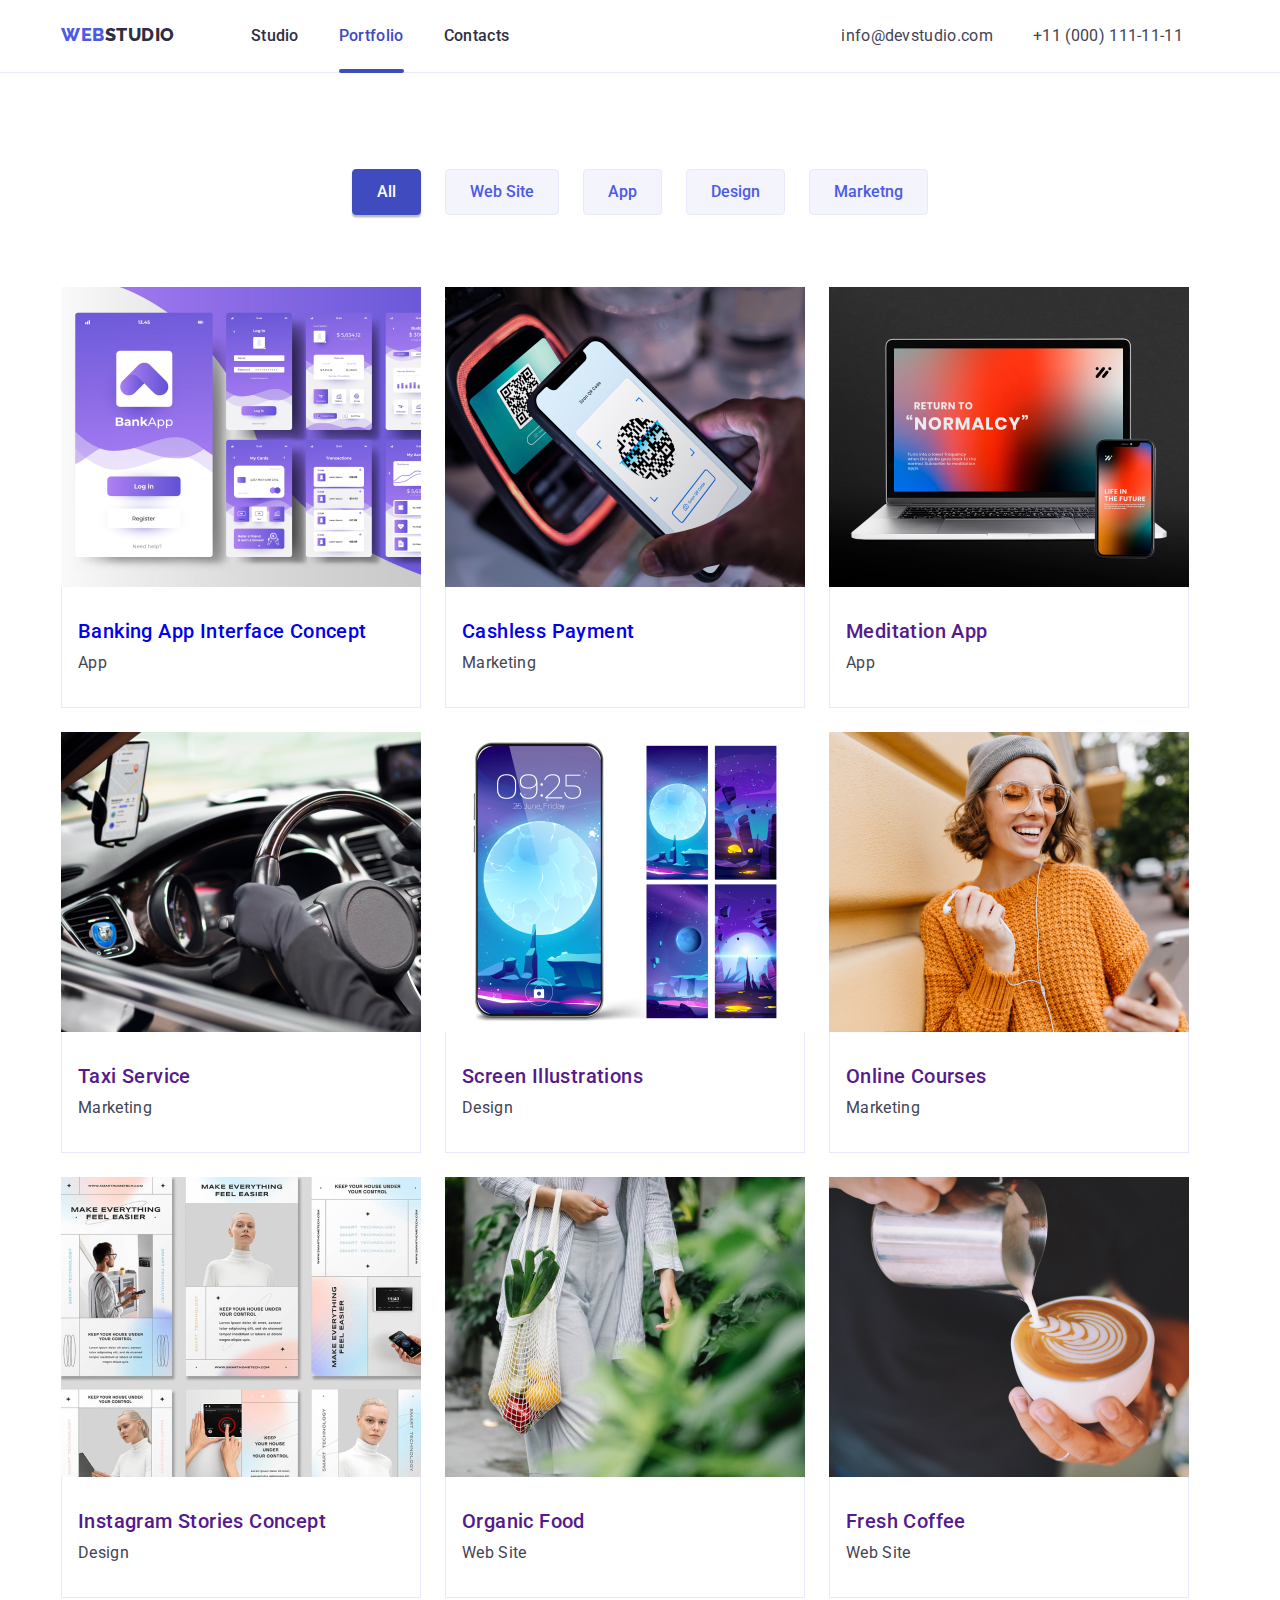
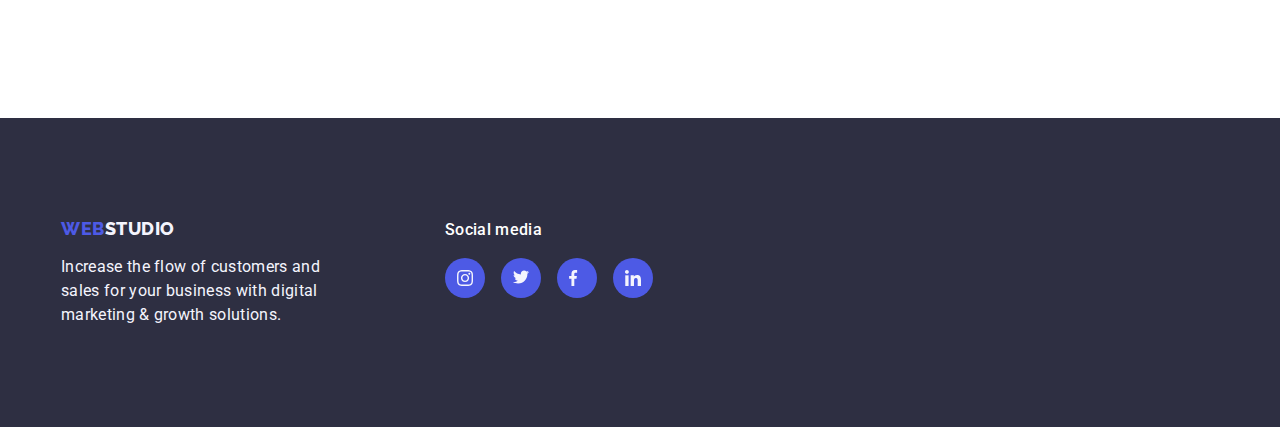
==== portfolio.html @ 8b4c7af9 "Up until checkbox" ====
<!DOCTYPE html>
<html lang="en">
<head>
    <meta charset="UTF-8">
    <meta name="viewport" content="width=device-width, initial-scale=1.0">
    <title>Portfolio</title>
    <link rel="stylesheet" href="https://cdnjs.cloudflare.com/ajax/libs/modern-normalize/2.0.0/modern-normalize.min.css" integrity="sha512 -4xo8blKMVCiXpTaLzQSLSw3KFOVPWhm/TRtuPVc4WG6kUgjH6J03IBuG7JZPkcWMxJ5huwaBpOpnwYElP/m6wg==" crossorigin="anonymous" referrerpolicy="no-referrer">
    <link rel="stylesheet" href="css/styles.css">
    <link
        href="https://fonts.googleapis.com/css2?family=Raleway:wght@400;800&family=Roboto:ital,wght@0,400;0,500;0,700;1,400;1,500;1,700&display=swap"
        rel="stylesheet">
    <link href="https://fonts.googleapis.com/css2?family=Raleway:wght@400;800&family=Roboto:wght@400;700&display=swap"
        rel="stylesheet">
</head>
<body> 
    <header class="header">
        <div class="container header-container">
            <nav class="nav-tab">
                <a href="/goit-markup-hw-03/" class="nav-logo">
                    <span>Web</span><span>Studio</span>
                </a>
            
                <ul class="nav-list">
                    <li class="nav-list-item">
                        <a href="index.html" class="nav-item-link">
                            Studio
                        </a>
                    </li>
                    <li class="nav-list-item">
                        <a href="portfolio.html" class="nav-item-link nav-item-link-active">
                            Portfolio
                        </a>
                    </li>
                    <li class="nav-list-item">
                        <a href="#" class="nav-item-link">
                            Contacts
                        </a>
                    </li>
                </ul>
            </nav>
            <address class="address-tab">
                <ul class="address-list">
                    <li class="address-list-item">
                        <a href="mailto: info@devstudio.com" class="address-item-link">
                            info@devstudio.com
                        </a>
                    </li>
                    <li class="address-list-item">
                        <a href="tel: +11 (000) 111-11-11" class="address-item-link">
                            +11 (000) 111-11-11
                        </a>
                    </li>
                </ul>
            </address>
        </div>
    </header>
    <main>
        <!--Filters-->
        <section class="filter">
            <div class="container portfolio-filter-container">
                <h2 hidden="">Portfolio List</h2>
                <ul class="filter-list">
                    <li class="filter-list-item">
                        <button class="filter-item-button-type is-active" type="button">All</button>
                    </li>
                    <li class="filter-list-item">
                        <button class="filter-item-button-type" type="button">Web Site</button>
                    </li>
                    <li class="filter-list-item">
                        <button class="filter-item-button-type" type="button">App</button>
                    </li>
                    <li class="filter-list-item">
                        <button class="filter-item-button-type" type="button">Design</button>
                    </li>
                    <li class="filter-list-item">
                        <button class="filter-item-button-type" type="button">Marketng</button>
                    </li>
                </ul>
            </div>
        </section>
        
       
        <!--First Row-->
        <section class="portfolio">
            <div class="container portfolio-container">
                <ul class="portfolio-list">
                    <li class="portfolio-list-items">
                        <a href="#" class="portfolio-project-link">
                            <div class="portfolio-cards-figure">
                                <img src="images/img-card1.jpg" alt="First image" width="360" class="portfolio-list-img">
                                <p class="portfolio-project-cover-text">
                                    14 Stylish and User-Friendly App Design Concepts · Task Manager App · Calorie Tracker App · Exotic Fruit Ecommerce App · Cloud Storage App
                                </p>
                            </div>
                            <div class="portfolio-card-desc">
                                <h3 class="portfolio-list-title">Banking App Interface Concept</h3>
                                <p class="portfolio-list-description">App</p>
                            </div>
                        </a>
                    </li>
                    
                    <li class="portfolio-list-items">
                        <a href="#" class="portfolio-project-link">
                            <div class="portfolio-cards-figure">
                                <img src="images/img-card2.jpg" alt="Second image" width="360" class="portfolio-list-img">
                                <p class="portfolio-project-cover-text">
                                    14 Stylish and User-Friendly App Design Concepts · Task Manager App · Calorie Tracker App · Exotic Fruit Ecommerce App · Cloud Storage App
                                </p>
                            </div>
                            <div class="portfolio-card-desc">
                                <h3 class="portfolio-list-title">Cashless Payment</h3>
                                <p class="portfolio-list-description">Marketing</p>
                            </div>
                        </a>
                    </li>
                    
                    <li class="portfolio-list-items">
                        <a href="" class="portfolio-project-link">
                            <div class="portfolio-cards-figure">
                                <img src="images/img-card3.jpg" alt="Third image" width="360" class="portfolio-list-img">
                                <p class="portfolio-project-cover-text">
                                    14 Stylish and User-Friendly App Design Concepts · Task Manager App · Calorie Tracker App · Exotic Fruit Ecommerce App · Cloud Storage App
                                </p>
                            </div>
                            <div class="portfolio-card-desc">
                                <h3 class="portfolio-list-title">Meditation App</h3>
                                <p class="portfolio-list-description">App</p>
                            </div>
                        </a>
                    </li>
                    
                    <li class="portfolio-list-items">
                        <a href="" class="portfolio-project-link">
                            <div class="portfolio-cards-figure">
                                <img src="images/img-card4.jpg" alt="Fourth image" width="360" class="portfolio-list-img">
                                <p class="portfolio-project-cover-text">
                                    14 Stylish and User-Friendly App Design Concepts · Task Manager App · Calorie Tracker App · Exotic Fruit Ecommerce App · Cloud Storage App
                                </p>
                            </div>
                            <div class="portfolio-card-desc">
                                <h3 class="portfolio-list-title">Taxi Service</h3>
                                <p class="portfolio-list-description">Marketing</p>
                            </div>
                        </a>
                    </li>
                    
                    <li class="portfolio-list-items">
                        <a href="" class="portfolio-project-link">
                            <div class="portfolio-cards-figure">
                                <img src="images/img-card5.jpg" alt="Fifth image" width="360" class="portfolio-list-img">
                                <p class="portfolio-project-cover-text">
                                    14 Stylish and User-Friendly App Design Concepts · Task Manager App · Calorie Tracker App · Exotic Fruit Ecommerce App · Cloud Storage App
                                </p>
                            </div>
                            <div class="portfolio-card-desc">
                                <h3 class="portfolio-list-title">Screen Illustrations</h3>
                                <p class="portfolio-list-description">Design</p>
                            </div>
                        </a>
                    </li>
                    
                    <li class="portfolio-list-items">
                        <a href="" class="portfolio-project-link">
                            <div class="portfolio-cards-figure">
                                <img src="images/img-card6.jpg" alt="Sixth image" width="360" class="portfolio-list-img">
                                <p class="portfolio-project-cover-text">
                                    14 Stylish and User-Friendly App Design Concepts · Task Manager App · Calorie Tracker App · Exotic Fruit Ecommerce App · Cloud Storage App
                                </p>
                            </div>
                            <div class="portfolio-card-desc">
                                <h3 class="portfolio-list-title">Online Courses</h3>
                                <p class="portfolio-list-description">Marketing</p>
                            </div>
                        </a>
                    </li>
                    
                    <li class="portfolio-list-items">
                        <a href="" class="portfolio-project-link">
                            <div class="portfolio-cards-figure">
                                <img src="images/img-card7.jpg" alt="Seventh image" width="360" class="portfolio-list-img">
                                <p class="portfolio-project-cover-text">
                                    14 Stylish and User-Friendly App Design Concepts · Task Manager App · Calorie Tracker App · Exotic Fruit Ecommerce App · Cloud Storage App
                                </p>
                            </div>
                            <div class="portfolio-card-desc">
                                <h3 class="portfolio-list-title">Instagram Stories Concept</h3>
                                <p class="portfolio-list-description">Design</p>
                            </div>
                        </a>
                    </li>
                    
                    <li class="portfolio-list-items">
                        <a href="" class="portfolio-project-link">
                            <div class="portfolio-cards-figure">
                                <img src="images/img-card8.jpg" alt="Eighth image" width="360" class="portfolio-list-img">
                                <p class="portfolio-project-cover-text">
                                    14 Stylish and User-Friendly App Design Concepts · Task Manager App · Calorie Tracker App · Exotic Fruit Ecommerce App · Cloud Storage App
                                </p>
                            </div>
                            <div class="portfolio-card-desc">
                                <h3 class="portfolio-list-title">Organic Food</h3>
                                <p class="portfolio-list-description">Web Site</p>
                            </div>
                        </a>
                    </li>
                    
                
                    <li class="portfolio-list-items">
                        <a href="" class="portfolio-project-link">
                            <div class="portfolio-cards-figure">
                                <img src="images/img-card9.jpg" alt="Nineth image" width="360" class="portfolio-list-img">
                                <p class="portfolio-project-cover-text">
                                    14 Stylish and User-Friendly App Design Concepts · Task Manager App · Calorie Tracker App · Exotic Fruit Ecommerce App · Cloud Storage App
                                </p>
                            </div>
                            <div class="portfolio-card-desc">
                                <h3 class="portfolio-list-title">Fresh Coffee</h3>
                                <p class="portfolio-list-description">Web Site</p>
                            </div>
                        </a>
                    </li>
                    
                </ul>
            </div>
        </section>
    </main>
    <footer class="footer">
        <div class="container footer-container">
            <ul class="footer-list">
                <li class="footer-list-items">
                    <a href="/goit-markup-hw-03/" class="footer-logo">
                        <span>WEB</span><span>STUDIO</span>
                    </a>
                    <P class="footer-caption">
                        Increase the flow of customers and <br> sales for your business with digital <br> marketing & growth solutions.
                    </P>
                </li>
                <li class="footer-list-items">
                    <h3 class="footer-list-items-title">Social media</h3>
                    <div class="footer-list-item-socials">
                        <a href="#" class="footer-list-social-links">
                            <svg class="footer-list-social-icon">
                                <use href="images/icons.svg#instagram"></use>
                            </svg>
                        </a>
                        <a href="#" class="footer-list-social-links">
                            <svg class="footer-list-social-icon">
                                <use href="images/icons.svg#twitter"></use>
                            </svg>
                        </a>
                        <a href="#" class="footer-list-social-links">
                            <svg class="footer-list-social-icon">
                                <use href="images/icons.svg#facebook"></use>
                            </svg>
                        </a>
                        <a href="#" class="footer-list-social-links">
                            <svg class="footer-list-social-icon">
                                <use href="images/icons.svg#linkedin"></use>
                            </svg>
                        </a>
                    </div>
                </li>
            </ul>
        </div>
    </footer>
</body>
</html>
---- css/styles.css ----
:root {
    /*Colors*/
    --iris: #4D5AE5; /*Primary Brand*/
    --ocean: #404BBF; /*Pressed state*/
    --navyblue: #2E2F42; /*Dark*/ 
    --green: #31d0aa; /*Success*/
    --slate: #434455; /*Text*/
    --lightslate: #8e8f99; /*Subtle Text*/
    --cornflower: #E7E9FC; /*Accent*/
    --cloud: #F4F4FD; /*Light*/
    --navybluemodal: #2e2f42; /*Modal overlay*/
    --grey: #2e2f42; /*Hero background*/
    --white: #fff; /*White background*/
    --dairy: #fcfcfc; /*Modal Background*/
    
    /*Fonts*/
    --font-logo: 'Raleway';
    --font-general: 'Roboto';
}
 
/*Global*/
*,
*::before,
*::after {
    margin: 0;
    padding: 0;
    box-sizing: border-box;
}

body {
    color: var(--navyblue);
    font-family: var(--font-general); 
}

ul {
    list-style: none;
}

a {
    text-decoration: none;
}

button {
    font-family: inherit;
    border: unset;
    outline: none;
    cursor: pointer;
}

address {
    font-style: normal;
}

img {
    display: block;
}

.container {
    width: 1158px;
    margin: 0 auto;
}

.activities-title, 
.teams-title,
.clients-title {
    text-align: center;
    font-size: 36px;
    line-height: 40px;
    letter-spacing: 0.72px;
    text-transform: capitalize;
    margin-bottom: 72px;
}

.teams-item-socials,
.footer-list-item-socials {
    display: flex;
    justify-content: space-between;
}

.teams-item-social-links,
.footer-list-social-links {
    background-color: var(--iris);
    width: 40px;
    height: 40px;
    border-radius: 50%;

    display: flex;
    align-items: center;
    justify-content: center;
    transition: color 250ms cubic-bezier(0.4, 0, 0.2, 1);
}

.teams-item-social-icon,
.footer-list-social-icon {
    width: 16px;
    height: 16px;
    fill: var(--cloud);

}

.nav-item-link:hover,
.address-item-link:hover {
    color: var(--ocean);
}

/*----------Studio Page----------*/
/*Navigation Tab*/
.header {
    color: var(--white);
    border-bottom: 1px solid var(--cornflower);
    padding: 24px 0;
}
.header-container {
    display: flex;
    flex-wrap: wrap;
    align-items: center;
    gap: 332px;
}

.nav-tab {
    display: flex;
    gap: 76px;
}

.nav-logo {
    color: var(--iris);
    font-family: var(--font-logo);
    font-size: 18px;
    font-weight: 800;
    text-transform: uppercase;
    letter-spacing: 0.54px;
    line-height: 21px;
}

.nav-logo span:nth-child(2) {
    color: var(--navyblue);
}
.nav-list {
    color: var(--grey);
    display: flex;
    gap: 40px;
}

.nav-list-item,
.address-list-item {
    position: relative;
}

.nav-list-item:hover .nav-item-link::after,
.address-list-item:hover .address-item-link::after {
    width: 100%;
    color: var(--ocean);
}

.nav-item-link {
    color: var(--navyblue);
    font-size: 16px;
    font-weight: 500;
    line-height: 24px;
    letter-spacing: 0.32px;
}

.nav-item-link::after,
.address-item-link::after{
    content: "";
    height: 4px;
    width: 0;
    background-color: var(--ocean);
    border-radius: 2px;
    position: absolute;
    left: 0;
    bottom: -25px;
    transition: width 250ms cubic-bezier(0.39, 0.575, 0.565,1);
}
.nav-item-link-active {
    color: var(--ocean);
}
.nav-item-link-active::after {
    width: 100%;
}
.address-list {
    display: flex;
    color: var(--slate);
    font-size: 16px;
    line-height: 24px;
    gap: 40px;
}

.address-item-link {
    color: var(--slate);
    font-size: 16px;
    line-height: 24px;
    letter-spacing: 0.32px;
}



/*Hero Section*/
.hero {
    color: var(--white);
    padding: 188px 316px;
    background-color: var(--grey);
    background: url(../images/hero-bg.jpg) rgba(46, 47, 66, 0.70);
    background-blend-mode: multiply;
    background-position: center;
    background-size: cover;
    background-repeat: no-repeat;
}

.hero-title {
    font-size: 56px;
    letter-spacing: 1.12px;
    text-align: center;
    margin-bottom: 48px;
}

.hero-cta {
    text-transform: capitalize;
    border-radius: 4px;
    background: var(--iris);
    color: var(--white);
    box-shadow: 0px 4px 4px 0px rgba(0, 0, 0, 0.15);
    font-size: 16px;
    font-weight: 500;
    line-height: 24px;
    letter-spacing: 0.64px;
    padding: 16px 32px;
    display: block;
    margin: 0 auto;
    transition: background-color 250ms cubic-bezier(0.4, 0, 0.2, 1);
}

.hero-cta:hover {
    background: var(--ocean);
}

/*Features Section*/
.features {
    padding: 120px 0;
}

.features-list {
    display: flex;
    gap: 24px;
}

.features-list-item-icon {
    margin-bottom: 8px;
}
.features-list-title {
    font-size: 20px;
    font-weight: 500;
    line-height: 24px;
    letter-spacing: 0.4px;
    margin-bottom: 8px;
}

.features-list-description {
    color: var(--slate);
    font-size: 16px;
    line-height: 24px;
    letter-spacing: 0.32px;
}

/*What We are Doing*/
.activities {
    padding-bottom: 120px;
}


.activities-list {
    display: flex;
    gap: 24px;
}

/*Our Team*/
.teams {
    background-color: var(--cloud);
    padding: 120px 0;
}

.teams-list {
    display: flex;
    gap: 24px;
}

.teams-item-card-desc {
    padding: 32px 16px;
    border-radius: 0px 0px 4px 4px;
    background: var(--white);
    box-shadow: 0px 2px 1px 0px rgba(46, 47, 66, 0.08), 0px 1px 1px 0px rgba(46, 47, 66, 0.16), 0px 1px 6px 0px rgba(46, 47, 66, 0.08);
}

.teams-item-title {
    text-align: center;
    font-size: 20px;
    font-weight: 500;
    line-height: 24px;
    letter-spacing: 0.4px;
    margin-bottom: 8px;
}

.teams-item-description {
    color: var(--slate);
    text-align: center;
    font-size: 16px;
    line-height: 24px;
    letter-spacing: 0.32px;
    margin-bottom: 8px;
}

.teams-item-social-links:hover {
    background-color: var(--ocean);
}

/*Clients Section*/
.clients {
    padding: 120px 0;
}
.clients-list {
    display: flex;
    gap: 20px;
}
.clients-list-items {
    border: 1px solid var(--lightslate);
    border-radius: 4px;
    width: 168px;
    height:88px;
    display: inline-flex;
    align-items: center;
    justify-content: center;
    transition: color 250ms cubic-bezier(0.4, 0, 0.2, 1),
                border-color 250ms cubic-bezier(0.4, 0, 0.2, 1);

}
.client-list-item-link {
    color: var(--lightslate); 
}

.clients-list-items:hover {
    border-color: var(--ocean);
}
.clients-list-items:hover .client-list-item-link {
    color: var(--ocean);
}
.clients-list-items-icon {
    display: block;
    fill: currentColor;
}
 .clients-list-client-1 {
    width: 41px;
    height: 47px;
}

.clients-list-client-2 {
    width:40px;
    height:52px;
}

.clients-list-client-3 {
    width:44px;
    height:41px;
}
.clients-list-client-4 {
    width:84px;
    height:41px;
}
.clients-list-client-5 {
    width:63px;
    height:46px;
}
.clients-list-client-6 {
    width:94px;
    height:45px;
}

/*Footer Section*/
.footer {
    background-color: var(--navyblue);
    padding: 100px 0;
}

.footer-logo {
    font-family: var(--font-logo);
    color: var(--iris);
    font-size: 18px;
    font-weight: 800;
    line-height: 21px;
    letter-spacing: 0.54px;
    text-transform: uppercase;
    display: inline-block;
    margin-bottom: 16px;
}

.footer-logo span:nth-child(2) {
    color: var(--cloud);
}

.footer-caption {
    width: 264px;
    color: var(--cloud);
    font-size: 16px;
    line-height: 24px;
    letter-spacing: 0.32px;
}

.footer-list-items-title {
    color: var(--white);
    font-size: 16px;
    font-weight: 500;
    line-height: 24px;
    letter-spacing: 0.32px;
    margin-bottom: 16px;
}

.footer-list {
    display: flex;
    gap: 120px;
}

.footer-list-item-socials {
    width: 208px;
}

.footer-list-social-links:hover {
    background-color: var(--green);
}

/* Modal Section */
.backdrop {
    display: block;
    position: fixed;
    top: 0;
    left: 0;
    width: 100%;
    height: 100%;
    background-color: rgba(46, 47, 66, 0.4);
    opacity: 1;
    transition: opacity 250ms cubic-bezier(0.4, 0, 0.2, 1);
}

.backdrop.is-hidden {
    opacity: 0;
    pointer-events: none;
}

.modal {
    position: absolute;
    top: 50%;
    left: 50%;
    min-width: 408px;
    min-height: 584px;
    background-color: var(--dairy);
    box-shadow: 0px 2px 1px 0px rgba(0, 0, 0, 0.2),
                0px 1px 3px 0px rgba(0, 0, 0, 0.12),
                0px 1px 1px 0px rgba(0, 0, 0, 0.14),;
    border-radius: 4px;
    padding: 72px 24px 24px;
    transform: translate(-50%, -50%) scale(1);
    transition: transform 250ms cubic-bezier(0.4, 0, 0.2, 1);
}

.modal-close {
    width: 24px;
    height: 24px;
    background-color: var(--cornflower);
    border-radius: 50%;
    border: 1px solid rgba(46, 47, 66, 0.4);
    position: absolute;
    right: 24px;
    top: 24px;
    color: var(--navyblue);
    transition: color 250ms cubic-bezier(0.4, 0, 0.2, 1),
                background-color 250ms cubic-bezier(0.4, 0, 0.2, 1),
                border-color 250ms cubic-bezier(0.4, 0, 0.2, 1);
}

.modal-close-icon {
    width: 8px;
    height: 10px;
    fill: currentColor;
}

.modal-close:hover {
    color: var(--cloud);
    background-color: var(--ocean);
    border-color: var(--ocean);
}

label {
    display: block;
}

.modal-form-label, .modal-form-textarea {
    display: block;
    position: relative;
}

.modal-header-text {
    color: var(--navyblue);
    text-align: center;
    font-size: 16px;
    font-weight: 500;
    line-height: 24px;
    letter-spacing: 0.32px;
}
.form-label-text {
    color: var(--lightslate);
    font-size: 12px;
    font-weight: 400;
    line-height: 14px;
    letter-spacing: 0.48px;
    position: absolute;
    top: -16px;
}

.form-label-input, .form-label-textarea {
    color: var(--navyblue);
    font-size: 12px;
    font-weight: 500;
    line-height: 14px;
    letter-spacing: 0.48px;
    display: block;
    width: 100%;
    margin-top: 30px;
    padding: 11px 16px 11px 40px;
    outline: none;
    border-radius: 4px;
    border: 1px solid rgba(46, 47, 66, 0.4);
    transition: border 250ms cubic-bezier(0.4, 0, 0.2, 1);
}

.form-input-icon {
    fill: var(--navyblue);
    position: absolute;
    left: 16px;
    top: 50%;
    transform: translateY(-50%);
    transition: fill 250ms cubic-bezier(0.4, 0, 0.2, 1);
}

.form-label-input:hover,
.form-label-input:focus,
.form-label-textarea:hover,
.form-label-textarea:focus {
    outline: none;
    border: 1px solid var(--iris);
}

.form-label-input:hover + .form-input-icon,
.form-label-input:focus + .form-input-icon {
    fill: var(--iris);
}

.form-label-textarea {
    resize: none;
}
/* End of Studio Page */


/*----------Start of Portfolio Page----------*/
.filter {
    padding: 96px 0 72px 0;
}

.portfolio-filter-container {
    display: flex;
    flex-wrap: wrap;
    justify-content: center;
}

.filter-list {
    display: inline-flex;
    gap: 24px;
}

.filter-item-button-type {
    text-transform: capitalize;
    border-radius: 4px;
    background: var(--cloud);
    color: var(--iris);
    font-size: 16px;
    font-weight: 500;
    line-height: 20px;
    padding: 12px 24px;
    border: 1px solid var(--cornflower); 
    transition: color 250ms cubic-bezier(0.4, 0, 0.2, 1),
                background-color 250ms cubic-bezier(0.4, 0, 0.2, 1),
                border-color 250ms cubic-bezier(0.4, 0, 0.2, 1),
                box-shadow 250ms cubic-bezier(0.4, 0, 0.2, 1); 
}

.is-active,
.filter-item-button-type:hover {
    background-color: var(--ocean);
    color: var(--white);
    border-color: var(--ocean);
    box-shadow: 0px 2px 2px 0px rgba(0, 0, 0, 0.12), 0px 2px 1px 0px rgba(0, 0, 0, 0.08), 0px 3px 1px 0px rgba(0, 0, 0, 0.10);
}
.portfolio {
    padding-bottom: 120px;
}
.portfolio-list {
    display: flex;
    padding-bottom: 0px;
    align-items: flex-start;
    gap: 24px;
    flex-shrink: 0;
    flex-wrap: wrap;
}

.portfolio-list-items{
    transition: box-shadow 250ms cubic-bezier(0.4, 0, 0.2, 1);
}

.portfolio-project-link:hover .portfolio-project-cover-text{
    transform: translateY(0);
}
.portfolio-list-items:hover,
.portfolio-list-items:focus {
    box-shadow: 0px 2px 1px 0px rgba(46, 47, 66, 0.08), 0px 1px 1px 0px rgba(46, 47, 66, 0.16), 0px 1px 6px 0px rgba(46, 47, 66, 0.08);
}

.portfolio-cards-figure {
    position: relative;
    overflow: hidden;
    height: 300px;
}

.portfolio-project-cover-text {
    position: absolute;
    top: 0;
    height: 100%;
    width: 100%;
    padding: 40px 32px;
    background-color: var(--iris);
    color: var(--cloud);
    line-height: 24px;
    letter-spacing: 0.32px;
    transform: translatey(100%);
    transition: transform 250ms cubic-bezier(0.4, 0, 0.2, 1);
}
.portfolio-card-desc {
    padding: 32px 16px;
    display: flex;
    flex-direction: column;
    gap: 8px;
    border-left: 1px solid var(--cornflower);
    border-bottom: 1px solid var(--cornflower);
    border-right: 1px solid var(--cornflower);
    background: var(--white);
}

.portfolio-list-title {
    font-size: 20px;
    font-weight: 500;
    line-height: 24px;
    letter-spacing: 0.4px;
}

.portfolio-list-description {
    color: var(--slate);
    font-size: 16px;
    line-height: 24px;
    letter-spacing: 0.32px;
}
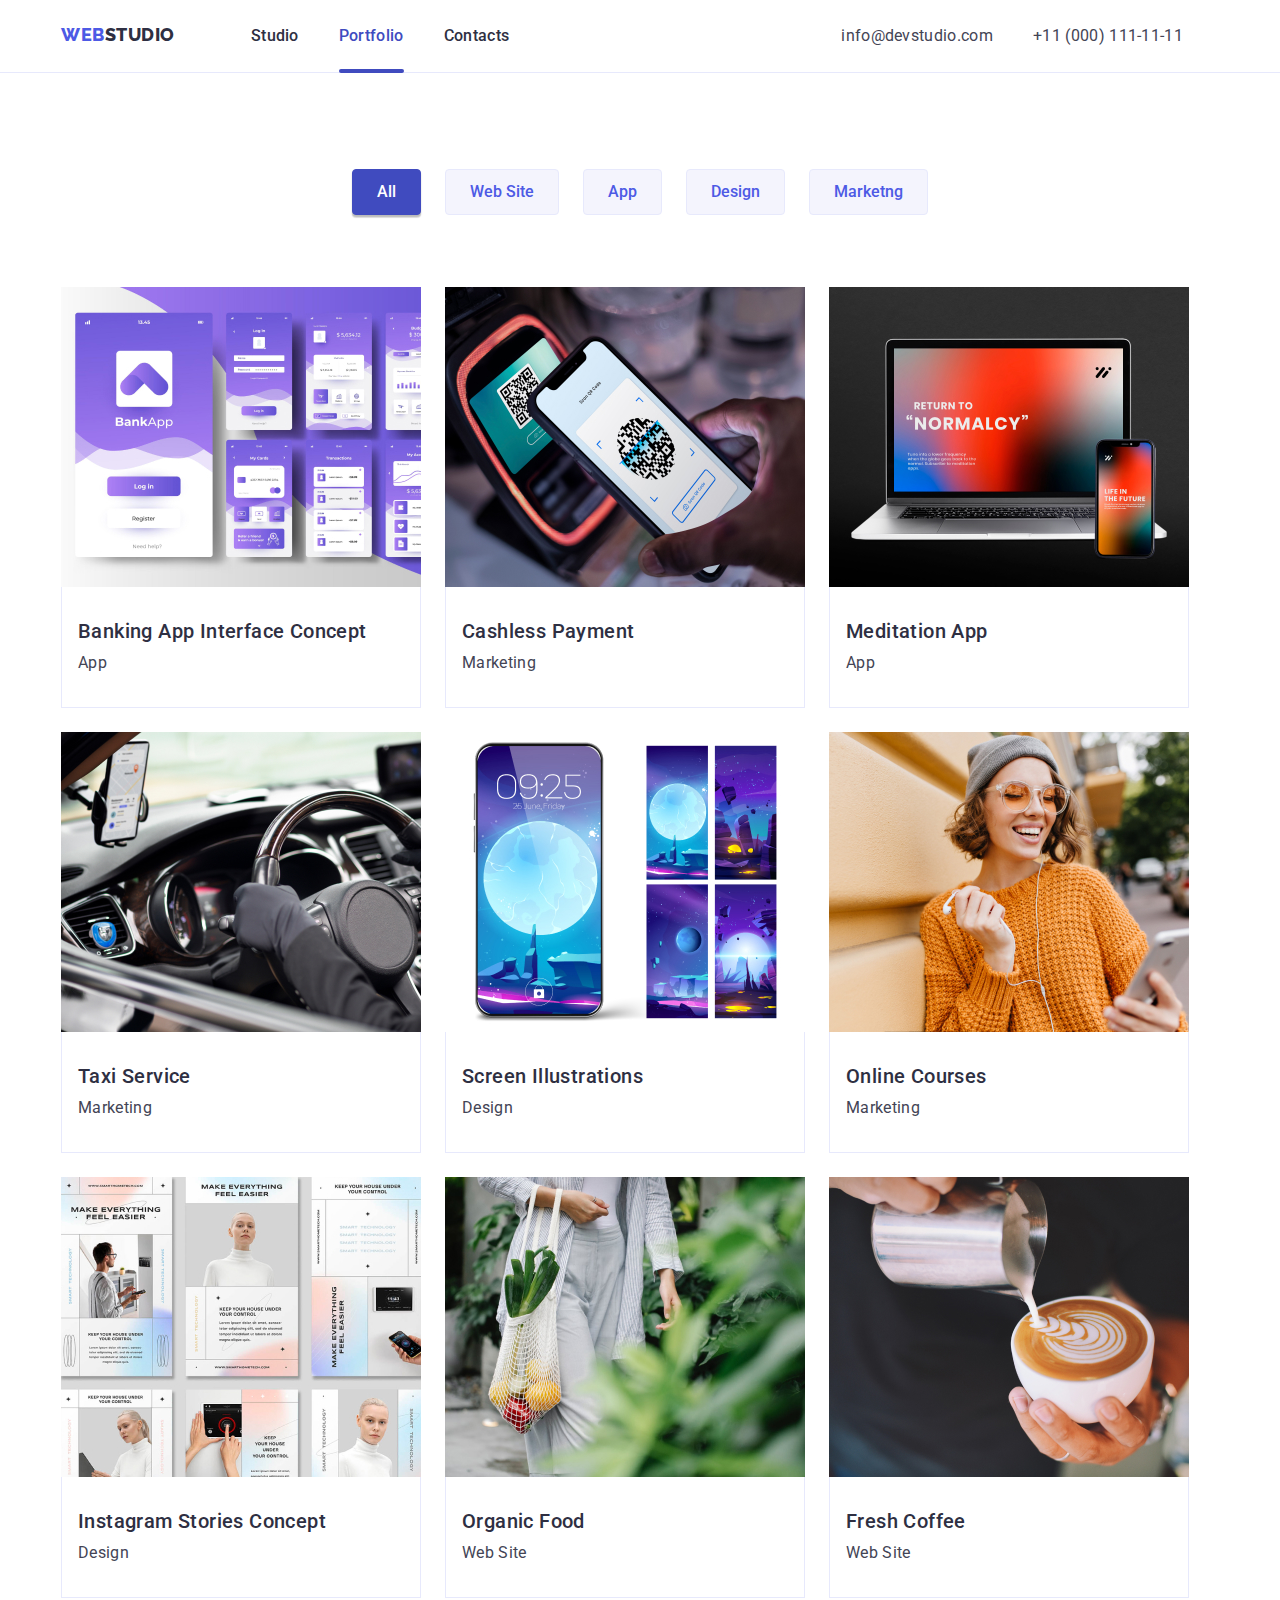
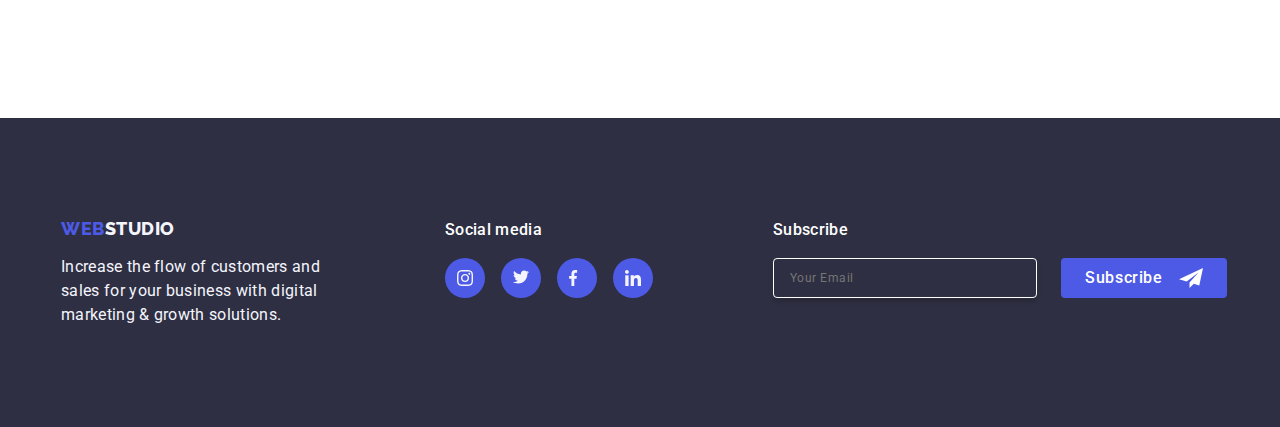
==== commit 0bab440a: "First submition" ====
--- a/portfolio.html
+++ b/portfolio.html
@@ -115,7 +115,7 @@
                     </li>
                     
                     <li class="portfolio-list-items">
-                        <a href="" class="portfolio-project-link">
+                        <a href="#" class="portfolio-project-link">
                             <div class="portfolio-cards-figure">
                                 <img src="images/img-card3.jpg" alt="Third image" width="360" class="portfolio-list-img">
                                 <p class="portfolio-project-cover-text">
@@ -130,7 +130,7 @@
                     </li>
                     
                     <li class="portfolio-list-items">
-                        <a href="" class="portfolio-project-link">
+                        <a href="#" class="portfolio-project-link">
                             <div class="portfolio-cards-figure">
                                 <img src="images/img-card4.jpg" alt="Fourth image" width="360" class="portfolio-list-img">
                                 <p class="portfolio-project-cover-text">
@@ -145,7 +145,7 @@
                     </li>
                     
                     <li class="portfolio-list-items">
-                        <a href="" class="portfolio-project-link">
+                        <a href="#" class="portfolio-project-link">
                             <div class="portfolio-cards-figure">
                                 <img src="images/img-card5.jpg" alt="Fifth image" width="360" class="portfolio-list-img">
                                 <p class="portfolio-project-cover-text">
@@ -160,7 +160,7 @@
                     </li>
                     
                     <li class="portfolio-list-items">
-                        <a href="" class="portfolio-project-link">
+                        <a href="#" class="portfolio-project-link">
                             <div class="portfolio-cards-figure">
                                 <img src="images/img-card6.jpg" alt="Sixth image" width="360" class="portfolio-list-img">
                                 <p class="portfolio-project-cover-text">
@@ -175,7 +175,7 @@
                     </li>
                     
                     <li class="portfolio-list-items">
-                        <a href="" class="portfolio-project-link">
+                        <a href="#" class="portfolio-project-link">
                             <div class="portfolio-cards-figure">
                                 <img src="images/img-card7.jpg" alt="Seventh image" width="360" class="portfolio-list-img">
                                 <p class="portfolio-project-cover-text">
@@ -190,7 +190,7 @@
                     </li>
                     
                     <li class="portfolio-list-items">
-                        <a href="" class="portfolio-project-link">
+                        <a href="#" class="portfolio-project-link">
                             <div class="portfolio-cards-figure">
                                 <img src="images/img-card8.jpg" alt="Eighth image" width="360" class="portfolio-list-img">
                                 <p class="portfolio-project-cover-text">
@@ -206,7 +206,7 @@
                     
                 
                     <li class="portfolio-list-items">
-                        <a href="" class="portfolio-project-link">
+                        <a href="#" class="portfolio-project-link">
                             <div class="portfolio-cards-figure">
                                 <img src="images/img-card9.jpg" alt="Nineth image" width="360" class="portfolio-list-img">
                                 <p class="portfolio-project-cover-text">
@@ -260,6 +260,20 @@
                         </a>
                     </div>
                 </li>
+                <li class="footer-list-items">
+                    <form class="footer-subscription-form" name="subscribe-form" autocomplete="on">
+                        <label class="footer-subscription-label">
+                            <span class="footer-subscription-text">Subscribe</span>
+                            <input type="email" name="subscription-email" placeholder="Your Email" class="footer-subscription-input" required>
+                        </label>
+                        <button class="footer-subscription-button" type="submit">
+                            <span>Subscribe</span>
+                            <svg class="footer-list-subscription-icon" width="24" height="24">
+                                <use href="images/icons.svg#send"></use>
+                            </svg>
+                        </button>
+                    </form>
+                </li>
             </ul>
         </div>
     </footer>
--- a/css/styles.css
+++ b/css/styles.css
@@ -87,7 +87,7 @@
     display: flex;
     align-items: center;
     justify-content: center;
-    transition: color 250ms cubic-bezier(0.4, 0, 0.2, 1);
+    transition: background-color 250ms cubic-bezier(0.4, 0, 0.2, 1);
 }
 
 .teams-item-social-icon,
@@ -329,12 +329,12 @@
     display: inline-flex;
     align-items: center;
     justify-content: center;
-    transition: color 250ms cubic-bezier(0.4, 0, 0.2, 1),
-                border-color 250ms cubic-bezier(0.4, 0, 0.2, 1);
+    transition: border-color 250ms cubic-bezier(0.4, 0, 0.2, 1);
 
 }
 .client-list-item-link {
     color: var(--lightslate); 
+    transition: color 250ms cubic-bezier(0.4, 0, 0.2, 1);
 }
 
 .clients-list-items:hover {
@@ -424,6 +424,68 @@
 
 .footer-list-social-links:hover {
     background-color: var(--green);
+}
+
+.footer-subscription-text {
+    color: var(--white);
+    font-size: 16px;
+    font-weight: 500;
+    line-height: 24px;
+    letter-spacing: 0.32px;
+    display: block;
+}
+
+.footer-subscription-input {
+    color: var(--white);
+    background-color: transparent;
+    font-size: 12px;
+    font-weight: 400;
+    line-height: 24px;
+    letter-spacing: 0.48px;
+    width: 264px;
+    height: 40px;
+    padding: 8px 16px;
+    outline: none;
+    border-radius: 4px;
+    border: 1px solid var(--white);
+    box-shadow: 0px 4px 4px 0px rgba(0,0, 0, 0.15);
+    margin-top: 16px;
+    transition: border 250ms cubic-bezier(0.4, 0, 0.2, 1);
+}
+
+.footer-subscription-input:hover,
+.footer-subscription-input:focus {
+    border: 1px solid var(--ocean);
+}
+
+.footer-subscription-button {
+    border: none;
+    border-radius: 4px;
+    background: var(--iris);
+    padding: 8px 24px;
+    display: flex;
+    justify-content: center;
+    align-items: center;
+    align-self: flex-end;
+    gap: 16px;
+    cursor: pointer;
+    color: var(--white);
+    font-family: var(--font-general);
+    font-size: 16px;
+    font-style: normal;
+    font-weight: 500;
+    line-height: 24px;
+    letter-spacing: 0.64px;
+    transition: background-color 250ms cubic-bezier(0.4, 0, 0.2, 1);
+}
+
+.footer-list-subscription-icon {
+    fill: currentColor;
+}
+
+.footer-subscription-form {
+    display: flex;
+    gap: 24px;
 }
 
 /* Modal Section */
@@ -555,6 +617,69 @@
 .form-label-textarea {
     resize: none;
 }
+
+.modal-from-textarea {
+    margin-bottom: 16px;
+}
+
+.modal-form-checkbox-icon {
+    fill: var(--white);
+    border-radius: 2px;
+    margin-right: 8px;
+    border: 1px solid var(--lightslate);
+    transition: background-color 250ms cubic-bezier(0.4, 0, 0.2, 1),
+                border-color 250ms cubic-bezier(0.4, 0, 0.2, 1);
+}
+
+.modal-form-checkbox:checked + .modal-form-checkbox-icon {
+    background-color: var(--iris);
+    border-color: var(--iris)
+}
+
+.visually-hidden {
+    position: absolute;
+    border: 0;
+    padding: 0;
+    opacity: 0;
+}
+
+.modal-form-agreement-text {
+    color: var(--lightslate);
+    font-size: 12px;
+    font-weight: 400;
+    line-height: 14px;
+    letter-spacing: 0.48px;
+}
+
+.modal-form-agreement {
+    display: flex;
+    align-items: center;
+    justify-content: flex-start;
+    margin-bottom: 24px;
+    cursor: pointer;
+}
+
+.modal-form-button {
+    color: var(--white);
+    text-align: center;
+    font-size: 16px;
+    font-weight: 500;
+    line-height: 24px;
+    letter-spacing: 0.64px;
+    border: none;
+    border-radius: 4px;
+    background: var(--iris);
+    box-shadow: 0px 4px 4px 0px rgba(0, 0, 0, 0.15);
+    padding: 16px 31px;
+    margin: 0 auto;
+    cursor: pointer;
+    display: block;
+    transition: background-color 250ms cubic-bezier(0.4, 0, 0.2, 1);
+}
+
+.modal-form-button:hover {
+    background-color: var(--ocean);
+}
 /* End of Studio Page */
 
 
@@ -656,6 +781,7 @@
     font-weight: 500;
     line-height: 24px;
     letter-spacing: 0.4px;
+    color: var(--navyblue);
 }
 
 .portfolio-list-description {
